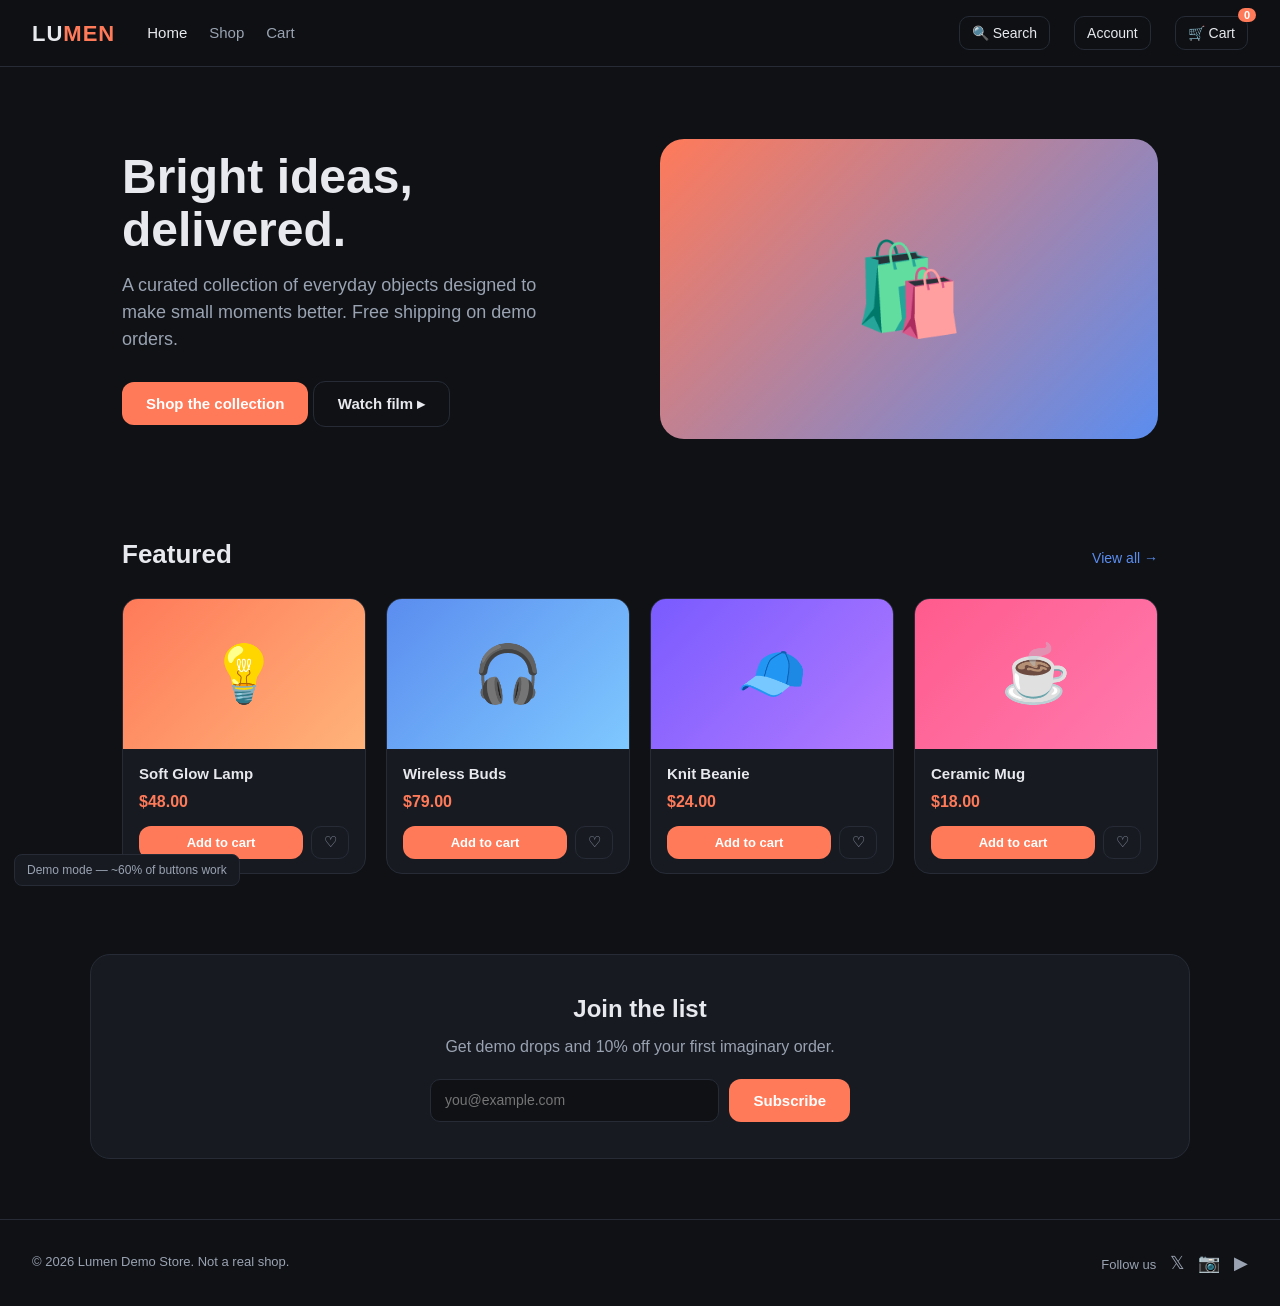
==== index.html @ 02ffb6f6 "first commit" ====
<!DOCTYPE html>
<html lang="en">
<head>
<meta charset="UTF-8">
<meta name="viewport" content="width=device-width, initial-scale=1.0">
<title>Lumen &middot; Home</title>
<style>
  :root{
    --bg:#0f1115; --panel:#171a21; --line:#262b36;
    --text:#e7e9ee; --muted:#9aa3b2; --accent:#ff7a59; --accent2:#5b8def;
  }
  *{box-sizing:border-box;margin:0;padding:0}
  body{font-family:-apple-system,BlinkMacSystemFont,"Segoe UI",Roboto,Helvetica,Arial,sans-serif;
    background:var(--bg);color:var(--text);line-height:1.5}
  a{color:inherit;text-decoration:none}
  /* ---- header ---- */
  header{position:sticky;top:0;z-index:20;display:flex;align-items:center;gap:24px;
    padding:16px 32px;background:rgba(15,17,21,.85);backdrop-filter:blur(8px);
    border-bottom:1px solid var(--line)}
  .logo{font-weight:800;font-size:22px;letter-spacing:1px}
  .logo span{color:var(--accent)}
  nav{display:flex;gap:22px;margin-left:8px;font-size:15px}
  nav a{color:var(--muted);transition:color .15s}
  nav a:hover,nav a.active{color:var(--text)}
  .spacer{flex:1}
  .icon-btn{background:none;border:1px solid var(--line);color:var(--text);
    border-radius:10px;padding:8px 12px;cursor:pointer;font-size:14px;transition:border-color .15s}
  .icon-btn:hover{border-color:var(--accent)}
  .cart-link{position:relative}
  .badge{position:absolute;top:-8px;right:-8px;background:var(--accent);color:#fff;
    font-size:11px;font-weight:700;border-radius:20px;padding:1px 6px;min-width:18px;text-align:center}
  /* ---- hero ---- */
  .hero{display:flex;align-items:center;gap:40px;padding:72px 32px;max-width:1100px;margin:0 auto;flex-wrap:wrap}
  .hero-text{flex:1;min-width:280px}
  .hero h1{font-size:48px;line-height:1.1;margin-bottom:16px}
  .hero p{color:var(--muted);font-size:18px;margin-bottom:28px;max-width:440px}
  .btn{display:inline-block;background:var(--accent);color:#fff;border:none;
    padding:13px 24px;border-radius:12px;font-size:15px;font-weight:600;cursor:pointer;transition:transform .1s,opacity .15s}
  .btn:hover{transform:translateY(-1px);opacity:.92}
  .btn.ghost{background:transparent;border:1px solid var(--line);color:var(--text)}
  .hero-art{flex:1;min-width:280px;height:300px;border-radius:24px;
    background:linear-gradient(135deg,#ff7a59 0%,#5b8def 100%);display:flex;align-items:center;
    justify-content:center;font-size:90px}
  /* ---- featured ---- */
  section.feat{max-width:1100px;margin:0 auto;padding:24px 32px 80px}
  .sec-head{display:flex;align-items:baseline;justify-content:space-between;margin-bottom:24px}
  .sec-head h2{font-size:26px}
  .sec-head a{color:var(--accent2);font-size:14px}
  .grid{display:grid;grid-template-columns:repeat(auto-fill,minmax(220px,1fr));gap:20px}
  .card{background:var(--panel);border:1px solid var(--line);border-radius:16px;overflow:hidden;transition:border-color .15s}
  .card:hover{border-color:#3a4150}
  .thumb{height:150px;display:flex;align-items:center;justify-content:center;font-size:56px}
  .card-body{padding:14px 16px}
  .card h3{font-size:15px;margin-bottom:4px}
  .card .price{color:var(--accent);font-weight:700;margin-bottom:12px}
  .card-actions{display:flex;gap:8px}
  .card .btn{padding:9px 12px;font-size:13px;flex:1;text-align:center}
  .wish{background:none;border:1px solid var(--line);color:var(--muted);border-radius:10px;
    width:38px;cursor:pointer;font-size:15px}
  .wish:hover{color:var(--accent)}
  /* ---- newsletter ---- */
  .news{max-width:1100px;margin:0 auto 60px;padding:36px;background:var(--panel);
    border:1px solid var(--line);border-radius:20px;text-align:center}
  .news h2{font-size:24px;margin-bottom:8px}
  .news p{color:var(--muted);margin-bottom:20px}
  .news form{display:flex;gap:10px;max-width:420px;margin:0 auto}
  .news input{flex:1;padding:12px 14px;border-radius:10px;border:1px solid var(--line);
    background:var(--bg);color:var(--text);font-size:14px}
  /* ---- footer ---- */
  footer{border-top:1px solid var(--line);padding:32px;color:var(--muted);font-size:13px;
    display:flex;justify-content:space-between;flex-wrap:wrap;gap:16px}
  .socials button{background:none;border:none;color:var(--muted);font-size:18px;cursor:pointer;margin-left:10px}
  .socials button:hover{color:var(--text)}
  .demo-note{position:fixed;bottom:14px;left:14px;background:var(--panel);border:1px solid var(--line);
    color:var(--muted);font-size:12px;padding:6px 12px;border-radius:8px}
</style>
</head>
<body>
<header>
  <div class="logo">LU<span>MEN</span></div>
  <nav>
    <a href="index.html" class="active">Home</a>
    <a href="products.html">Shop</a>
    <a href="cart.html">Cart</a>
  </nav>
  <div class="spacer"></div>
  <button class="icon-btn" onclick="demo('Search')">🔍 Search</button>
  <button class="icon-btn" onclick="demo('Account login')">Account</button>
  <a href="cart.html" class="cart-link"><button class="icon-btn">🛒 Cart<span class="badge" id="cartBadge">0</span></button></a>
</header>

<div class="hero">
  <div class="hero-text">
    <h1>Bright ideas,<br>delivered.</h1>
    <p>A curated collection of everyday objects designed to make small moments better. Free shipping on demo orders.</p>
    <a href="products.html"><button class="btn">Shop the collection</button></a>
    <button class="btn ghost" onclick="demo('Watch the film')">Watch film ▸</button>
  </div>
  <div class="hero-art">🛍️</div>
</div>

<section class="feat">
  <div class="sec-head">
    <h2>Featured</h2>
    <a href="products.html">View all →</a>
  </div>
  <div class="grid" id="featuredGrid"></div>
</section>

<div class="news">
  <h2>Join the list</h2>
  <p>Get demo drops and 10% off your first imaginary order.</p>
  <form onsubmit="demo('Newsletter signup');return false;">
    <input type="email" placeholder="you@example.com" required>
    <button class="btn" type="submit">Subscribe</button>
  </form>
</div>

<footer>
  <div>© 2026 Lumen Demo Store. Not a real shop.</div>
  <div class="socials">
    Follow us
    <button onclick="demo('Twitter')">𝕏</button>
    <button onclick="demo('Instagram')">📷</button>
    <button onclick="demo('YouTube')">▶</button>
  </div>
</footer>

<div class="demo-note">Demo mode — ~60% of buttons work</div>

<script src="app.js"></script>
<script>
  renderFeatured('featuredGrid', 4);
  updateBadge();
</script>
</body>
</html>
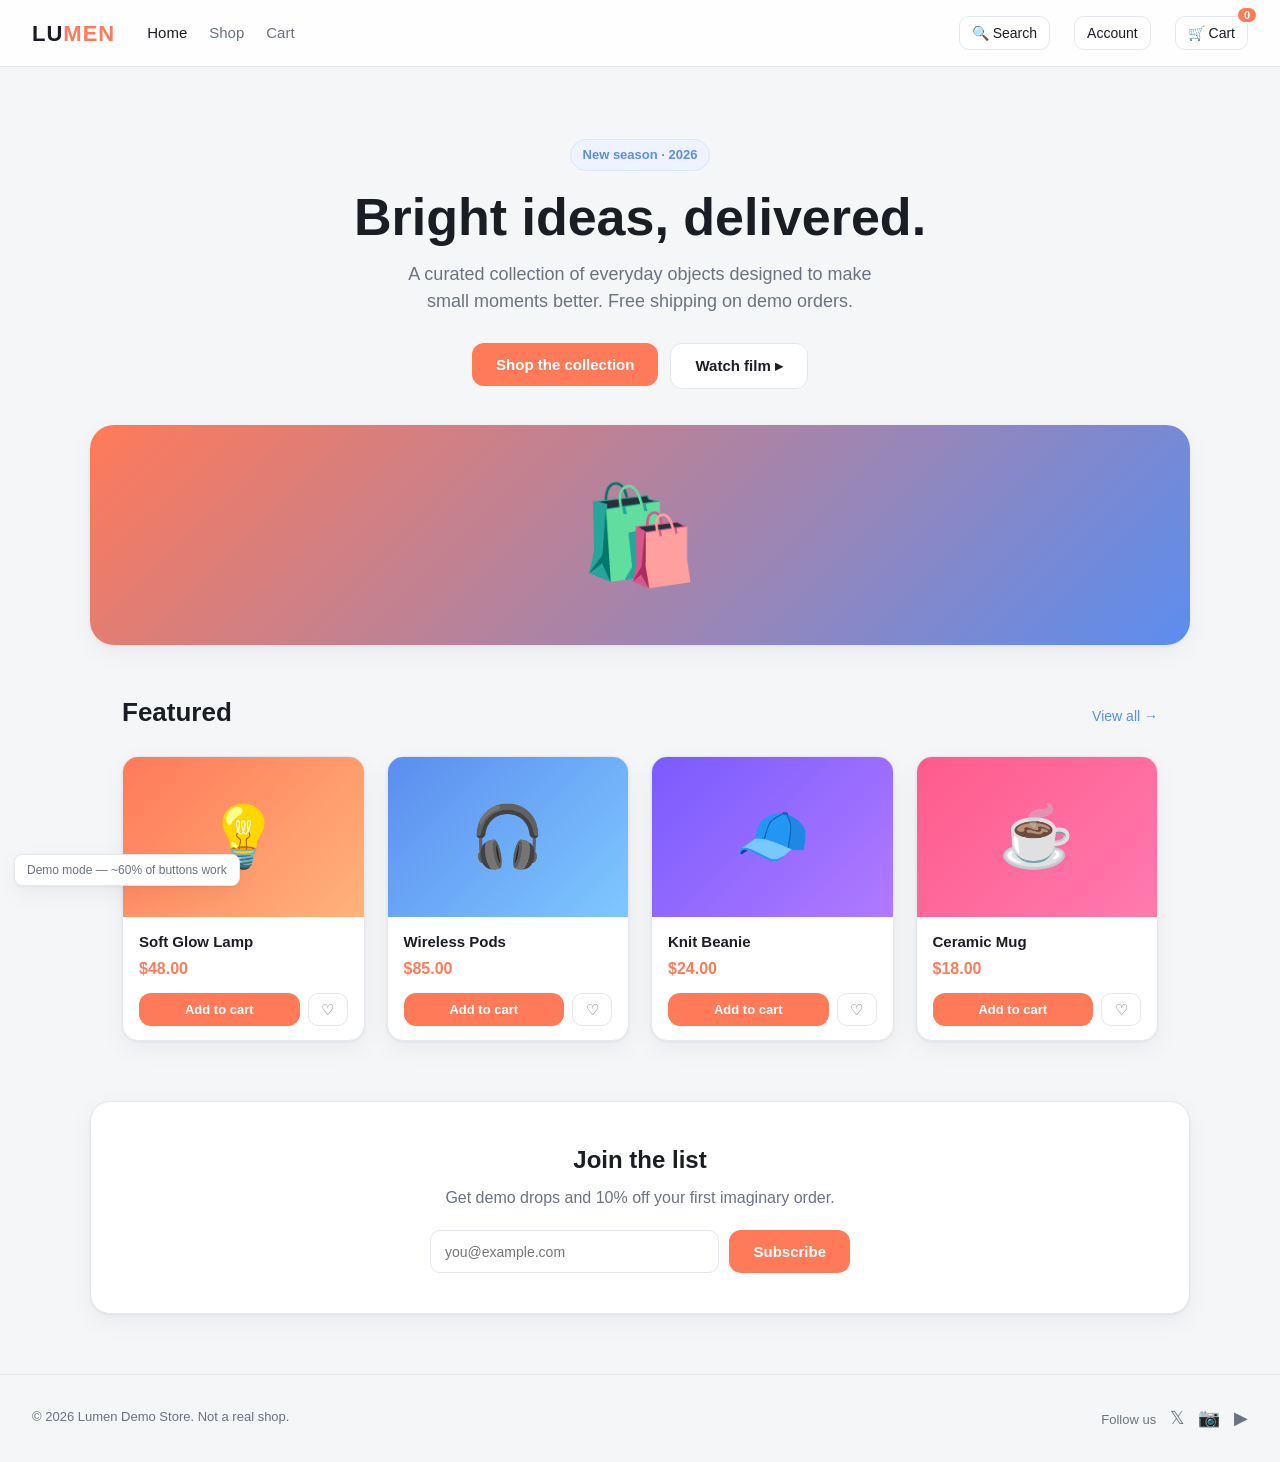
==== commit 2704140d: "feat: rename product to Wireless Pods ($85, Audio), light layout redesign - Rename Wireless Buds -> " ====
--- a/index.html
+++ b/index.html
@@ -4,76 +4,7 @@
 <meta charset="UTF-8">
 <meta name="viewport" content="width=device-width, initial-scale=1.0">
 <title>Lumen &middot; Home</title>
-<style>
-  :root{
-    --bg:#0f1115; --panel:#171a21; --line:#262b36;
-    --text:#e7e9ee; --muted:#9aa3b2; --accent:#ff7a59; --accent2:#5b8def;
-  }
-  *{box-sizing:border-box;margin:0;padding:0}
-  body{font-family:-apple-system,BlinkMacSystemFont,"Segoe UI",Roboto,Helvetica,Arial,sans-serif;
-    background:var(--bg);color:var(--text);line-height:1.5}
-  a{color:inherit;text-decoration:none}
-  /* ---- header ---- */
-  header{position:sticky;top:0;z-index:20;display:flex;align-items:center;gap:24px;
-    padding:16px 32px;background:rgba(15,17,21,.85);backdrop-filter:blur(8px);
-    border-bottom:1px solid var(--line)}
-  .logo{font-weight:800;font-size:22px;letter-spacing:1px}
-  .logo span{color:var(--accent)}
-  nav{display:flex;gap:22px;margin-left:8px;font-size:15px}
-  nav a{color:var(--muted);transition:color .15s}
-  nav a:hover,nav a.active{color:var(--text)}
-  .spacer{flex:1}
-  .icon-btn{background:none;border:1px solid var(--line);color:var(--text);
-    border-radius:10px;padding:8px 12px;cursor:pointer;font-size:14px;transition:border-color .15s}
-  .icon-btn:hover{border-color:var(--accent)}
-  .cart-link{position:relative}
-  .badge{position:absolute;top:-8px;right:-8px;background:var(--accent);color:#fff;
-    font-size:11px;font-weight:700;border-radius:20px;padding:1px 6px;min-width:18px;text-align:center}
-  /* ---- hero ---- */
-  .hero{display:flex;align-items:center;gap:40px;padding:72px 32px;max-width:1100px;margin:0 auto;flex-wrap:wrap}
-  .hero-text{flex:1;min-width:280px}
-  .hero h1{font-size:48px;line-height:1.1;margin-bottom:16px}
-  .hero p{color:var(--muted);font-size:18px;margin-bottom:28px;max-width:440px}
-  .btn{display:inline-block;background:var(--accent);color:#fff;border:none;
-    padding:13px 24px;border-radius:12px;font-size:15px;font-weight:600;cursor:pointer;transition:transform .1s,opacity .15s}
-  .btn:hover{transform:translateY(-1px);opacity:.92}
-  .btn.ghost{background:transparent;border:1px solid var(--line);color:var(--text)}
-  .hero-art{flex:1;min-width:280px;height:300px;border-radius:24px;
-    background:linear-gradient(135deg,#ff7a59 0%,#5b8def 100%);display:flex;align-items:center;
-    justify-content:center;font-size:90px}
-  /* ---- featured ---- */
-  section.feat{max-width:1100px;margin:0 auto;padding:24px 32px 80px}
-  .sec-head{display:flex;align-items:baseline;justify-content:space-between;margin-bottom:24px}
-  .sec-head h2{font-size:26px}
-  .sec-head a{color:var(--accent2);font-size:14px}
-  .grid{display:grid;grid-template-columns:repeat(auto-fill,minmax(220px,1fr));gap:20px}
-  .card{background:var(--panel);border:1px solid var(--line);border-radius:16px;overflow:hidden;transition:border-color .15s}
-  .card:hover{border-color:#3a4150}
-  .thumb{height:150px;display:flex;align-items:center;justify-content:center;font-size:56px}
-  .card-body{padding:14px 16px}
-  .card h3{font-size:15px;margin-bottom:4px}
-  .card .price{color:var(--accent);font-weight:700;margin-bottom:12px}
-  .card-actions{display:flex;gap:8px}
-  .card .btn{padding:9px 12px;font-size:13px;flex:1;text-align:center}
-  .wish{background:none;border:1px solid var(--line);color:var(--muted);border-radius:10px;
-    width:38px;cursor:pointer;font-size:15px}
-  .wish:hover{color:var(--accent)}
-  /* ---- newsletter ---- */
-  .news{max-width:1100px;margin:0 auto 60px;padding:36px;background:var(--panel);
-    border:1px solid var(--line);border-radius:20px;text-align:center}
-  .news h2{font-size:24px;margin-bottom:8px}
-  .news p{color:var(--muted);margin-bottom:20px}
-  .news form{display:flex;gap:10px;max-width:420px;margin:0 auto}
-  .news input{flex:1;padding:12px 14px;border-radius:10px;border:1px solid var(--line);
-    background:var(--bg);color:var(--text);font-size:14px}
-  /* ---- footer ---- */
-  footer{border-top:1px solid var(--line);padding:32px;color:var(--muted);font-size:13px;
-    display:flex;justify-content:space-between;flex-wrap:wrap;gap:16px}
-  .socials button{background:none;border:none;color:var(--muted);font-size:18px;cursor:pointer;margin-left:10px}
-  .socials button:hover{color:var(--text)}
-  .demo-note{position:fixed;bottom:14px;left:14px;background:var(--panel);border:1px solid var(--line);
-    color:var(--muted);font-size:12px;padding:6px 12px;border-radius:8px}
-</style>
+<link rel="stylesheet" href="styles.css">
 </head>
 <body>
 <header>
@@ -89,15 +20,17 @@
   <a href="cart.html" class="cart-link"><button class="icon-btn">🛒 Cart<span class="badge" id="cartBadge">0</span></button></a>
 </header>
 
-<div class="hero">
-  <div class="hero-text">
-    <h1>Bright ideas,<br>delivered.</h1>
-    <p>A curated collection of everyday objects designed to make small moments better. Free shipping on demo orders.</p>
+<section class="hero">
+  <span class="eyebrow">New season · 2026</span>
+  <h1>Bright ideas, delivered.</h1>
+  <p>A curated collection of everyday objects designed to make small moments better. Free shipping on demo orders.</p>
+  <div class="hero-cta">
     <a href="products.html"><button class="btn">Shop the collection</button></a>
     <button class="btn ghost" onclick="demo('Watch the film')">Watch film ▸</button>
   </div>
-  <div class="hero-art">🛍️</div>
-</div>
+</section>
+
+<div class="hero-banner">🛍️</div>
 
 <section class="feat">
   <div class="sec-head">
--- a/styles.css
+++ b/styles.css
@@ -0,0 +1,157 @@
+/* ===== Lumen demo store — shared styles (light layout) ===== */
+:root{
+  --bg:#f5f6f8; --panel:#ffffff; --line:#e4e7ec;
+  --text:#1a1d24; --muted:#6b7280; --accent:#ff7a59; --accent2:#5b8def;
+  --radius:16px; --shadow:0 1px 3px rgba(16,24,40,.06),0 8px 24px rgba(16,24,40,.05);
+}
+*{box-sizing:border-box;margin:0;padding:0}
+body{font-family:-apple-system,BlinkMacSystemFont,"Segoe UI",Roboto,Helvetica,Arial,sans-serif;
+  background:var(--bg);color:var(--text);line-height:1.5}
+a{color:inherit;text-decoration:none}
+
+/* ---- header (shared) ---- */
+header{position:sticky;top:0;z-index:20;display:flex;align-items:center;gap:24px;
+  padding:16px 32px;background:rgba(255,255,255,.85);backdrop-filter:blur(10px);
+  border-bottom:1px solid var(--line)}
+.logo{font-weight:800;font-size:22px;letter-spacing:1px}
+.logo span{color:var(--accent)}
+nav{display:flex;gap:22px;margin-left:8px;font-size:15px}
+nav a{color:var(--muted);transition:color .15s}
+nav a:hover,nav a.active{color:var(--text)}
+.spacer{flex:1}
+.icon-btn{background:#fff;border:1px solid var(--line);color:var(--text);
+  border-radius:10px;padding:8px 12px;cursor:pointer;font-size:14px;transition:border-color .15s,box-shadow .15s}
+.icon-btn:hover{border-color:var(--accent);box-shadow:var(--shadow)}
+.cart-link{position:relative}
+.badge{position:absolute;top:-8px;right:-8px;background:var(--accent);color:#fff;
+  font-size:11px;font-weight:700;border-radius:20px;padding:1px 6px;min-width:18px;text-align:center}
+
+/* ---- buttons (shared) ---- */
+.btn{display:inline-block;background:var(--accent);color:#fff;border:none;
+  padding:13px 24px;border-radius:12px;font-size:15px;font-weight:600;cursor:pointer;
+  transition:transform .1s,opacity .15s}
+.btn:hover{transform:translateY(-1px);opacity:.92}
+.btn.ghost{background:#fff;border:1px solid var(--line);color:var(--text)}
+
+/* ---- product cards (shared) ---- */
+.grid{display:grid;grid-template-columns:repeat(auto-fill,minmax(220px,1fr));gap:22px}
+.card{background:var(--panel);border:1px solid var(--line);border-radius:var(--radius);
+  overflow:hidden;box-shadow:var(--shadow);transition:transform .15s,box-shadow .15s}
+.card:hover{transform:translateY(-3px);box-shadow:0 12px 30px rgba(16,24,40,.12)}
+.thumb{height:160px;display:flex;align-items:center;justify-content:center;font-size:60px;position:relative}
+.tag{position:absolute;top:10px;left:10px;background:var(--accent2);color:#fff;font-size:11px;
+  font-weight:700;padding:3px 8px;border-radius:6px}
+.card-body{padding:14px 16px}
+.card h3{font-size:15px;margin-bottom:4px}
+.card .cat{color:var(--muted);font-size:12px;margin-bottom:6px}
+.card .price{color:var(--accent);font-weight:700;margin-bottom:12px}
+.card-actions{display:flex;gap:8px}
+.card-actions .btn{padding:9px 12px;font-size:13px;flex:1;text-align:center}
+.wish{background:#fff;border:1px solid var(--line);color:var(--muted);border-radius:10px;
+  width:40px;cursor:pointer;font-size:15px}
+.wish:hover{color:var(--accent);border-color:var(--accent)}
+
+/* ===== HOME ===== */
+/* centered hero with a full-width banner band */
+.hero{max-width:820px;margin:0 auto;padding:72px 32px 36px;text-align:center}
+.eyebrow{display:inline-block;font-size:13px;font-weight:600;color:var(--accent2);
+  background:#eef3ff;border:1px solid #dbe6ff;padding:5px 12px;border-radius:20px;margin-bottom:18px}
+.hero h1{font-size:52px;line-height:1.08;margin-bottom:16px}
+.hero p{color:var(--muted);font-size:18px;margin:0 auto 28px;max-width:480px}
+.hero-cta{display:flex;gap:12px;justify-content:center;flex-wrap:wrap}
+.hero-banner{max-width:1100px;margin:0 auto 24px;height:220px;border-radius:24px;
+  background:linear-gradient(135deg,#ff7a59 0%,#5b8def 100%);display:flex;align-items:center;
+  justify-content:center;font-size:96px;box-shadow:var(--shadow)}
+section.feat{max-width:1100px;margin:0 auto;padding:24px 32px 60px}
+.sec-head{display:flex;align-items:baseline;justify-content:space-between;margin-bottom:24px}
+.sec-head h2{font-size:26px}
+.sec-head a{color:var(--accent2);font-size:14px}
+.news{max-width:1100px;margin:0 auto 60px;padding:40px;background:var(--panel);
+  border:1px solid var(--line);border-radius:20px;text-align:center;box-shadow:var(--shadow)}
+.news h2{font-size:24px;margin-bottom:8px}
+.news p{color:var(--muted);margin-bottom:20px}
+.news form{display:flex;gap:10px;max-width:420px;margin:0 auto}
+.news input{flex:1;padding:12px 14px;border-radius:10px;border:1px solid var(--line);
+  background:#fff;color:var(--text);font-size:14px}
+
+/* ===== SHOP ===== */
+/* two-column: sticky category sidebar + product grid */
+.shop-wrap{max-width:1180px;margin:0 auto;padding:32px;display:grid;
+  grid-template-columns:220px 1fr;gap:28px;align-items:start}
+.sidebar{position:sticky;top:96px;background:var(--panel);border:1px solid var(--line);
+  border-radius:var(--radius);padding:20px;box-shadow:var(--shadow)}
+.sidebar h2{font-size:13px;text-transform:uppercase;letter-spacing:.06em;color:var(--muted);
+  margin:0 0 12px}
+.sidebar h2+select{margin-bottom:4px}
+.cat-list{list-style:none;margin:0 0 24px;display:flex;flex-direction:column;gap:4px}
+.cat-item{width:100%;text-align:left;background:none;border:none;color:var(--text);
+  padding:9px 12px;border-radius:10px;cursor:pointer;font-size:14px;transition:background .15s,color .15s}
+.cat-item:hover{background:#f1f3f6}
+.cat-item.active{background:var(--accent);color:#fff;font-weight:600}
+.shop-main{min-width:0}
+.page-head{display:flex;align-items:baseline;justify-content:space-between;margin-bottom:4px;flex-wrap:wrap;gap:10px}
+.page-head h1{font-size:32px}
+.count{color:var(--muted);font-size:14px;margin:0 0 18px}
+select{width:100%;background:#fff;border:1px solid var(--line);color:var(--text);
+  padding:9px 12px;border-radius:10px;font-size:14px;cursor:pointer}
+
+/* ===== CART ===== */
+.wrap{max-width:1000px;margin:0 auto;padding:32px;display:grid;
+  grid-template-columns:1fr 320px;gap:28px;align-items:start}
+.wrap h1{font-size:30px;margin-bottom:20px}
+.item{display:flex;align-items:center;gap:16px;background:var(--panel);border:1px solid var(--line);
+  border-radius:14px;padding:14px;margin-bottom:14px;box-shadow:var(--shadow)}
+.item .ico{width:64px;height:64px;border-radius:10px;display:flex;align-items:center;
+  justify-content:center;font-size:32px;flex-shrink:0}
+.item .info{flex:1}
+.item .info h3{font-size:15px}
+.item .info .cat{color:var(--muted);font-size:12px}
+.item .price{color:var(--accent);font-weight:700;width:80px;text-align:right}
+.qty{display:flex;align-items:center;gap:8px}
+.qty button{width:30px;height:30px;border-radius:8px;border:1px solid var(--line);
+  background:#fff;color:var(--text);cursor:pointer;font-size:16px}
+.qty button:hover{border-color:var(--accent)}
+.qty span{min-width:22px;text-align:center}
+.remove{background:none;border:none;color:var(--muted);cursor:pointer;font-size:18px;padding:4px}
+.remove:hover{color:#ff5959}
+.empty{background:var(--panel);border:1px dashed var(--line);border-radius:14px;
+  padding:48px;text-align:center;color:var(--muted)}
+.empty .btn{margin-top:16px}
+.summary{background:var(--panel);border:1px solid var(--line);border-radius:var(--radius);
+  padding:22px;position:sticky;top:96px;box-shadow:var(--shadow)}
+.summary h2{font-size:18px;margin-bottom:16px}
+.row{display:flex;justify-content:space-between;margin-bottom:10px;color:var(--muted);font-size:14px}
+.row.total{color:var(--text);font-size:18px;font-weight:700;border-top:1px solid var(--line);
+  padding-top:14px;margin-top:14px}
+.promo{display:flex;gap:8px;margin:16px 0}
+.promo input{flex:1;padding:9px;border-radius:8px;border:1px solid var(--line);background:#fff;color:var(--text)}
+.promo button{padding:9px 14px;border-radius:8px;border:1px solid var(--line);background:#fff;
+  color:var(--text);cursor:pointer}
+.summary .btn{width:100%}
+.summary .btn.ghost{margin-top:10px}
+.secure{text-align:center;color:var(--muted);font-size:12px;margin-top:14px}
+
+/* ---- footer (shared) ---- */
+footer{border-top:1px solid var(--line);padding:32px;color:var(--muted);font-size:13px;
+  display:flex;justify-content:space-between;flex-wrap:wrap;gap:16px}
+footer.center{justify-content:center;text-align:center}
+.socials button{background:none;border:none;color:var(--muted);font-size:18px;cursor:pointer;margin-left:10px}
+.socials button:hover{color:var(--text)}
+
+/* ---- toast + demo note (shared) ---- */
+.toast{position:fixed;bottom:24px;left:50%;transform:translateX(-50%) translateY(80px);
+  background:var(--text);color:#fff;padding:12px 22px;border-radius:12px;font-weight:600;
+  opacity:0;transition:all .25s;z-index:50;box-shadow:0 8px 30px rgba(16,24,40,.25)}
+.toast.show{transform:translateX(-50%) translateY(0);opacity:1}
+.demo-note{position:fixed;bottom:14px;left:14px;background:var(--panel);border:1px solid var(--line);
+  color:var(--muted);font-size:12px;padding:6px 12px;border-radius:8px;box-shadow:var(--shadow)}
+
+/* ---- responsive ---- */
+@media(max-width:820px){
+  .shop-wrap{grid-template-columns:1fr}
+  .sidebar{position:static}
+  .cat-list{flex-direction:row;flex-wrap:wrap}
+  .cat-item{width:auto}
+  .wrap{grid-template-columns:1fr}
+  .hero h1{font-size:38px}
+}
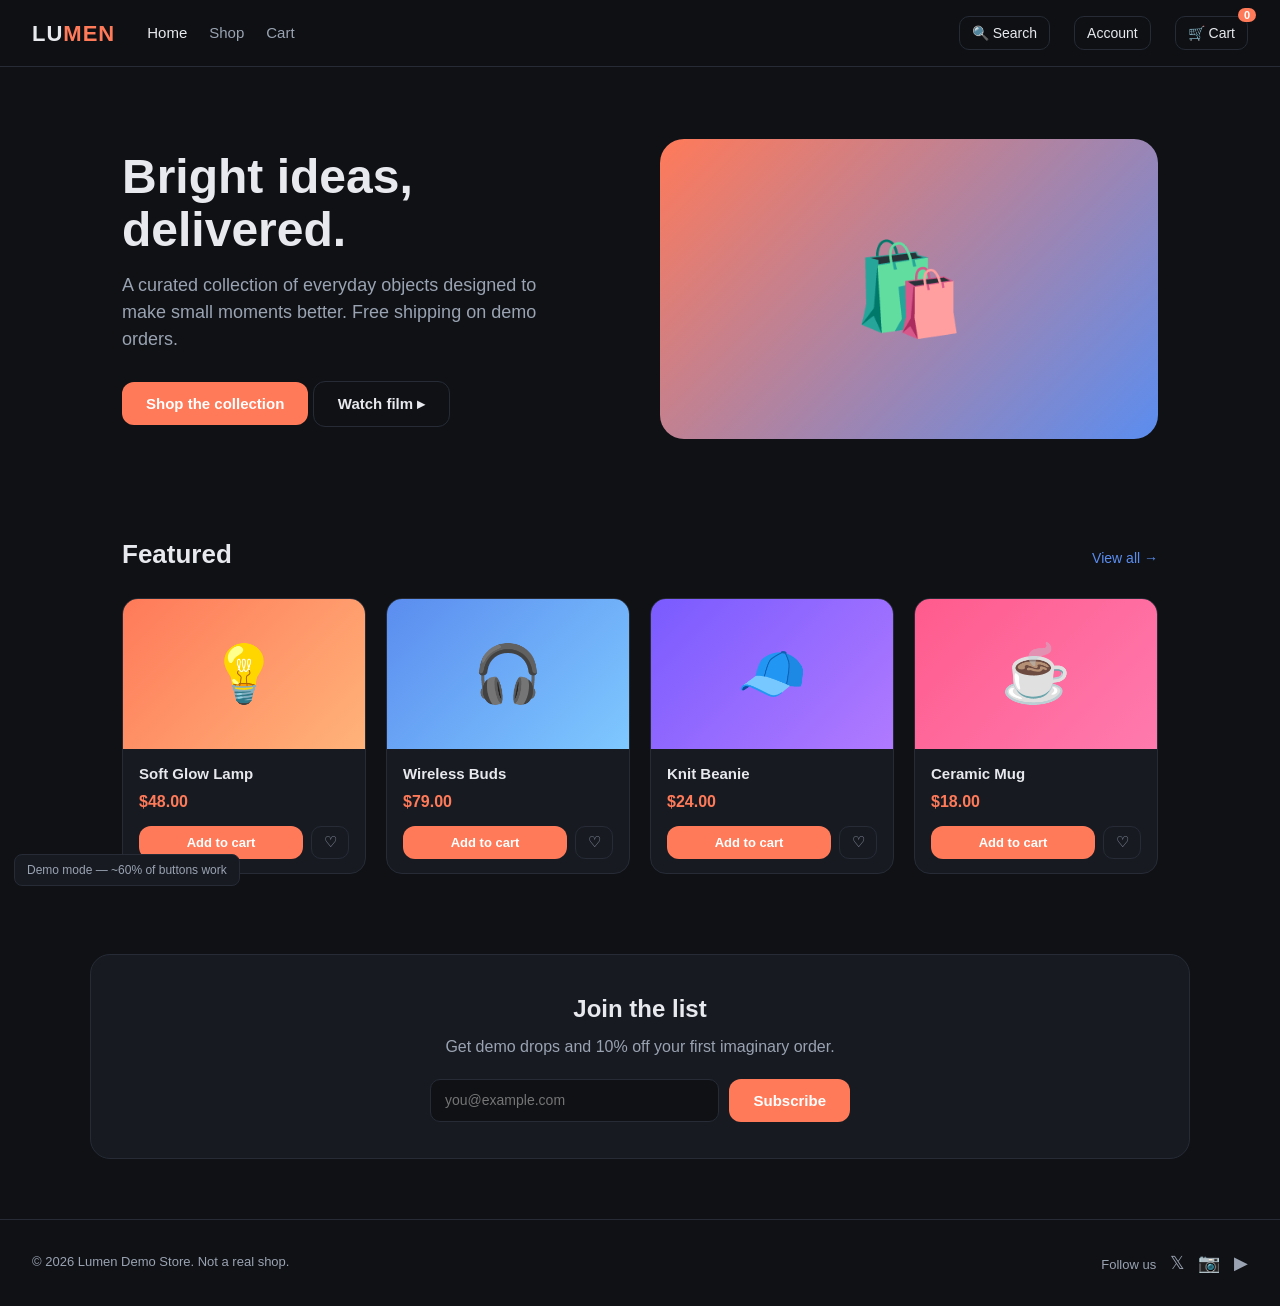
==== commit d8a1e58b: "Revert "feat: rename product to Wireless Pods ($85, Audio), light layout redesign" This reverts comm" ====
--- a/index.html
+++ b/index.html
@@ -4,7 +4,76 @@
 <meta charset="UTF-8">
 <meta name="viewport" content="width=device-width, initial-scale=1.0">
 <title>Lumen &middot; Home</title>
-<link rel="stylesheet" href="styles.css">
+<style>
+  :root{
+    --bg:#0f1115; --panel:#171a21; --line:#262b36;
+    --text:#e7e9ee; --muted:#9aa3b2; --accent:#ff7a59; --accent2:#5b8def;
+  }
+  *{box-sizing:border-box;margin:0;padding:0}
+  body{font-family:-apple-system,BlinkMacSystemFont,"Segoe UI",Roboto,Helvetica,Arial,sans-serif;
+    background:var(--bg);color:var(--text);line-height:1.5}
+  a{color:inherit;text-decoration:none}
+  /* ---- header ---- */
+  header{position:sticky;top:0;z-index:20;display:flex;align-items:center;gap:24px;
+    padding:16px 32px;background:rgba(15,17,21,.85);backdrop-filter:blur(8px);
+    border-bottom:1px solid var(--line)}
+  .logo{font-weight:800;font-size:22px;letter-spacing:1px}
+  .logo span{color:var(--accent)}
+  nav{display:flex;gap:22px;margin-left:8px;font-size:15px}
+  nav a{color:var(--muted);transition:color .15s}
+  nav a:hover,nav a.active{color:var(--text)}
+  .spacer{flex:1}
+  .icon-btn{background:none;border:1px solid var(--line);color:var(--text);
+    border-radius:10px;padding:8px 12px;cursor:pointer;font-size:14px;transition:border-color .15s}
+  .icon-btn:hover{border-color:var(--accent)}
+  .cart-link{position:relative}
+  .badge{position:absolute;top:-8px;right:-8px;background:var(--accent);color:#fff;
+    font-size:11px;font-weight:700;border-radius:20px;padding:1px 6px;min-width:18px;text-align:center}
+  /* ---- hero ---- */
+  .hero{display:flex;align-items:center;gap:40px;padding:72px 32px;max-width:1100px;margin:0 auto;flex-wrap:wrap}
+  .hero-text{flex:1;min-width:280px}
+  .hero h1{font-size:48px;line-height:1.1;margin-bottom:16px}
+  .hero p{color:var(--muted);font-size:18px;margin-bottom:28px;max-width:440px}
+  .btn{display:inline-block;background:var(--accent);color:#fff;border:none;
+    padding:13px 24px;border-radius:12px;font-size:15px;font-weight:600;cursor:pointer;transition:transform .1s,opacity .15s}
+  .btn:hover{transform:translateY(-1px);opacity:.92}
+  .btn.ghost{background:transparent;border:1px solid var(--line);color:var(--text)}
+  .hero-art{flex:1;min-width:280px;height:300px;border-radius:24px;
+    background:linear-gradient(135deg,#ff7a59 0%,#5b8def 100%);display:flex;align-items:center;
+    justify-content:center;font-size:90px}
+  /* ---- featured ---- */
+  section.feat{max-width:1100px;margin:0 auto;padding:24px 32px 80px}
+  .sec-head{display:flex;align-items:baseline;justify-content:space-between;margin-bottom:24px}
+  .sec-head h2{font-size:26px}
+  .sec-head a{color:var(--accent2);font-size:14px}
+  .grid{display:grid;grid-template-columns:repeat(auto-fill,minmax(220px,1fr));gap:20px}
+  .card{background:var(--panel);border:1px solid var(--line);border-radius:16px;overflow:hidden;transition:border-color .15s}
+  .card:hover{border-color:#3a4150}
+  .thumb{height:150px;display:flex;align-items:center;justify-content:center;font-size:56px}
+  .card-body{padding:14px 16px}
+  .card h3{font-size:15px;margin-bottom:4px}
+  .card .price{color:var(--accent);font-weight:700;margin-bottom:12px}
+  .card-actions{display:flex;gap:8px}
+  .card .btn{padding:9px 12px;font-size:13px;flex:1;text-align:center}
+  .wish{background:none;border:1px solid var(--line);color:var(--muted);border-radius:10px;
+    width:38px;cursor:pointer;font-size:15px}
+  .wish:hover{color:var(--accent)}
+  /* ---- newsletter ---- */
+  .news{max-width:1100px;margin:0 auto 60px;padding:36px;background:var(--panel);
+    border:1px solid var(--line);border-radius:20px;text-align:center}
+  .news h2{font-size:24px;margin-bottom:8px}
+  .news p{color:var(--muted);margin-bottom:20px}
+  .news form{display:flex;gap:10px;max-width:420px;margin:0 auto}
+  .news input{flex:1;padding:12px 14px;border-radius:10px;border:1px solid var(--line);
+    background:var(--bg);color:var(--text);font-size:14px}
+  /* ---- footer ---- */
+  footer{border-top:1px solid var(--line);padding:32px;color:var(--muted);font-size:13px;
+    display:flex;justify-content:space-between;flex-wrap:wrap;gap:16px}
+  .socials button{background:none;border:none;color:var(--muted);font-size:18px;cursor:pointer;margin-left:10px}
+  .socials button:hover{color:var(--text)}
+  .demo-note{position:fixed;bottom:14px;left:14px;background:var(--panel);border:1px solid var(--line);
+    color:var(--muted);font-size:12px;padding:6px 12px;border-radius:8px}
+</style>
 </head>
 <body>
 <header>
@@ -20,17 +89,15 @@
   <a href="cart.html" class="cart-link"><button class="icon-btn">🛒 Cart<span class="badge" id="cartBadge">0</span></button></a>
 </header>
 
-<section class="hero">
-  <span class="eyebrow">New season · 2026</span>
-  <h1>Bright ideas, delivered.</h1>
-  <p>A curated collection of everyday objects designed to make small moments better. Free shipping on demo orders.</p>
-  <div class="hero-cta">
+<div class="hero">
+  <div class="hero-text">
+    <h1>Bright ideas,<br>delivered.</h1>
+    <p>A curated collection of everyday objects designed to make small moments better. Free shipping on demo orders.</p>
     <a href="products.html"><button class="btn">Shop the collection</button></a>
     <button class="btn ghost" onclick="demo('Watch the film')">Watch film ▸</button>
   </div>
-</section>
-
-<div class="hero-banner">🛍️</div>
+  <div class="hero-art">🛍️</div>
+</div>
 
 <section class="feat">
   <div class="sec-head">
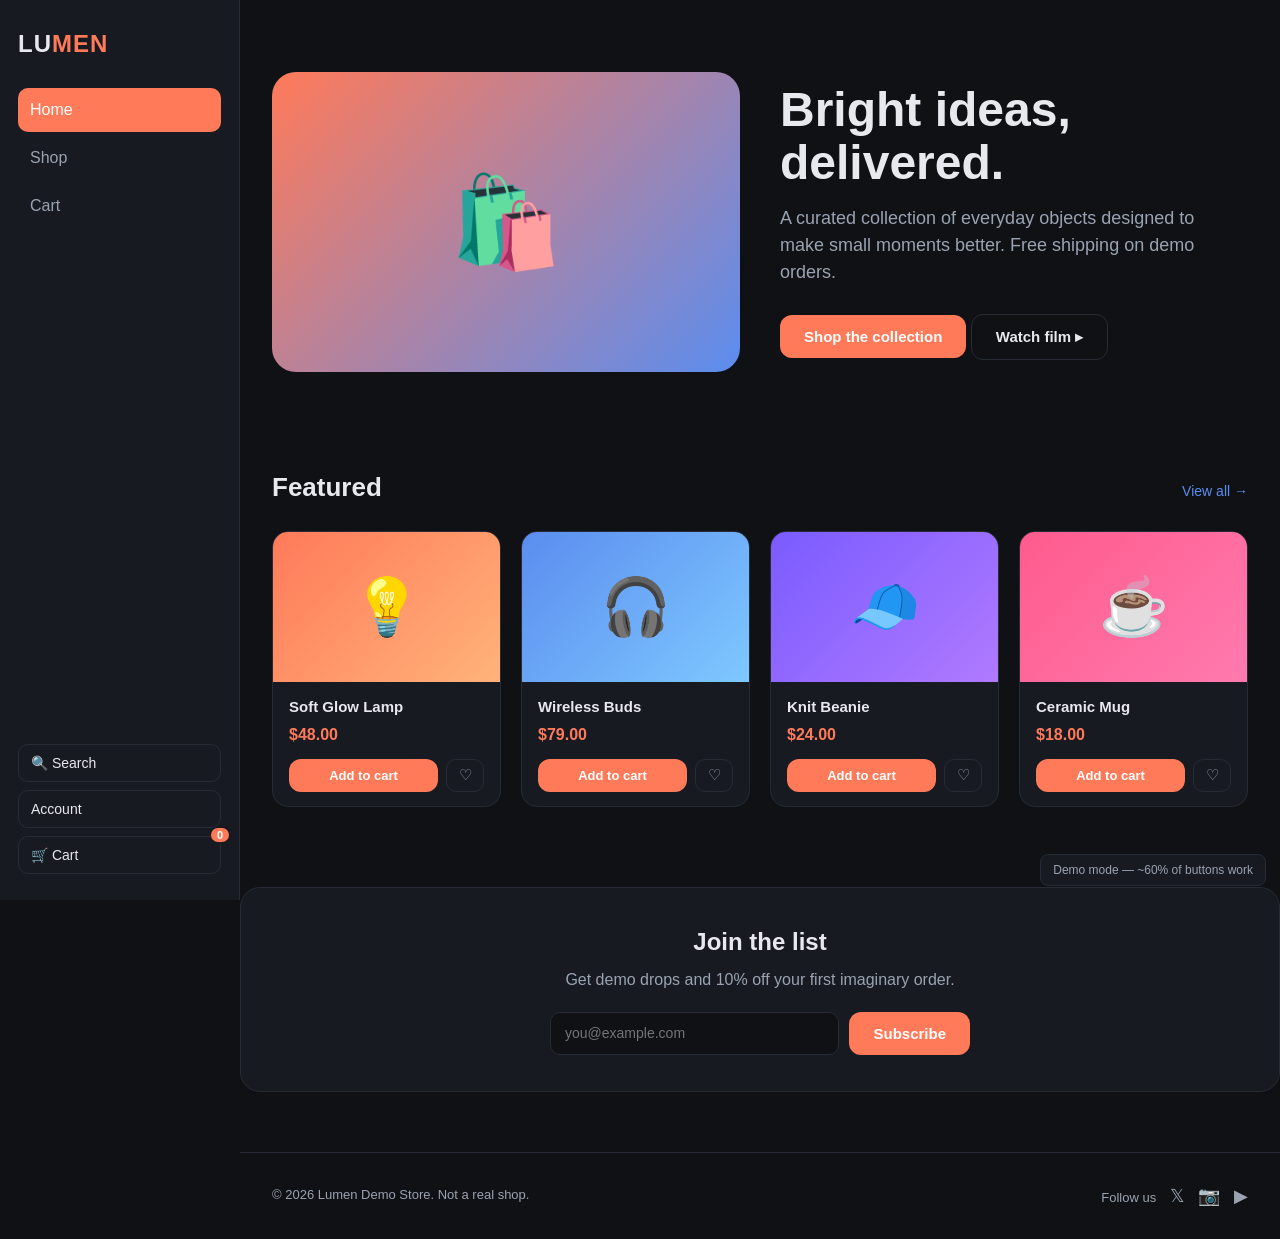
==== commit 32b6e6d7: "refactor(ui): relayout pages with left sidebar shell Layout-only change — text, products, and all ha" ====
--- a/index.html
+++ b/index.html
@@ -11,25 +11,28 @@
   }
   *{box-sizing:border-box;margin:0;padding:0}
   body{font-family:-apple-system,BlinkMacSystemFont,"Segoe UI",Roboto,Helvetica,Arial,sans-serif;
-    background:var(--bg);color:var(--text);line-height:1.5}
+    background:var(--bg);color:var(--text);line-height:1.5;display:flex;min-height:100vh}
   a{color:inherit;text-decoration:none}
-  /* ---- header ---- */
-  header{position:sticky;top:0;z-index:20;display:flex;align-items:center;gap:24px;
-    padding:16px 32px;background:rgba(15,17,21,.85);backdrop-filter:blur(8px);
-    border-bottom:1px solid var(--line)}
-  .logo{font-weight:800;font-size:22px;letter-spacing:1px}
+  /* ---- left sidebar (was top header) ---- */
+  .sidebar{width:240px;flex-shrink:0;position:sticky;top:0;align-self:flex-start;height:100vh;
+    background:var(--panel);border-right:1px solid var(--line);padding:26px 18px;
+    display:flex;flex-direction:column;gap:26px}
+  .logo{font-weight:800;font-size:24px;letter-spacing:1px}
   .logo span{color:var(--accent)}
-  nav{display:flex;gap:22px;margin-left:8px;font-size:15px}
-  nav a{color:var(--muted);transition:color .15s}
-  nav a:hover,nav a.active{color:var(--text)}
-  .spacer{flex:1}
-  .icon-btn{background:none;border:1px solid var(--line);color:var(--text);
-    border-radius:10px;padding:8px 12px;cursor:pointer;font-size:14px;transition:border-color .15s}
+  nav{display:flex;flex-direction:column;gap:4px}
+  nav a{color:var(--muted);padding:10px 12px;border-radius:10px;transition:all .15s}
+  nav a:hover{background:var(--line);color:var(--text)}
+  nav a.active{background:var(--accent);color:#fff}
+  .side-tools{display:flex;flex-direction:column;gap:8px;margin-top:auto}
+  .icon-btn{width:100%;text-align:left;background:none;border:1px solid var(--line);color:var(--text);
+    border-radius:10px;padding:10px 12px;cursor:pointer;font-size:14px;transition:border-color .15s}
   .icon-btn:hover{border-color:var(--accent)}
-  .cart-link{position:relative}
+  .cart-link{position:relative;display:block}
   .badge{position:absolute;top:-8px;right:-8px;background:var(--accent);color:#fff;
     font-size:11px;font-weight:700;border-radius:20px;padding:1px 6px;min-width:18px;text-align:center}
-  /* ---- hero ---- */
+  /* ---- main content ---- */
+  .content{flex:1;min-width:0}
+  /* ---- hero (art on left, text on right) ---- */
   .hero{display:flex;align-items:center;gap:40px;padding:72px 32px;max-width:1100px;margin:0 auto;flex-wrap:wrap}
   .hero-text{flex:1;min-width:280px}
   .hero h1{font-size:48px;line-height:1.1;margin-bottom:16px}
@@ -71,60 +74,72 @@
     display:flex;justify-content:space-between;flex-wrap:wrap;gap:16px}
   .socials button{background:none;border:none;color:var(--muted);font-size:18px;cursor:pointer;margin-left:10px}
   .socials button:hover{color:var(--text)}
-  .demo-note{position:fixed;bottom:14px;left:14px;background:var(--panel);border:1px solid var(--line);
+  .demo-note{position:fixed;bottom:14px;right:14px;background:var(--panel);border:1px solid var(--line);
     color:var(--muted);font-size:12px;padding:6px 12px;border-radius:8px}
+  @media(max-width:820px){
+    body{flex-direction:column}
+    .sidebar{width:100%;height:auto;position:static;flex-direction:row;align-items:center;
+      gap:14px;padding:14px 18px}
+    nav{flex-direction:row}
+    .side-tools{flex-direction:row;margin-top:0;margin-left:auto}
+    .icon-btn{width:auto}
+    .hero h1{font-size:38px}
+  }
 </style>
 </head>
 <body>
-<header>
+<aside class="sidebar">
   <div class="logo">LU<span>MEN</span></div>
   <nav>
     <a href="index.html" class="active">Home</a>
     <a href="products.html">Shop</a>
     <a href="cart.html">Cart</a>
   </nav>
-  <div class="spacer"></div>
-  <button class="icon-btn" onclick="demo('Search')">🔍 Search</button>
-  <button class="icon-btn" onclick="demo('Account login')">Account</button>
-  <a href="cart.html" class="cart-link"><button class="icon-btn">🛒 Cart<span class="badge" id="cartBadge">0</span></button></a>
-</header>
+  <div class="side-tools">
+    <button class="icon-btn" onclick="demo('Search')">🔍 Search</button>
+    <button class="icon-btn" onclick="demo('Account login')">Account</button>
+    <a href="cart.html" class="cart-link"><button class="icon-btn">🛒 Cart<span class="badge" id="cartBadge">0</span></button></a>
+  </div>
+</aside>
 
-<div class="hero">
-  <div class="hero-text">
-    <h1>Bright ideas,<br>delivered.</h1>
-    <p>A curated collection of everyday objects designed to make small moments better. Free shipping on demo orders.</p>
-    <a href="products.html"><button class="btn">Shop the collection</button></a>
-    <button class="btn ghost" onclick="demo('Watch the film')">Watch film ▸</button>
+<main class="content">
+  <div class="hero">
+    <div class="hero-art">🛍️</div>
+    <div class="hero-text">
+      <h1>Bright ideas,<br>delivered.</h1>
+      <p>A curated collection of everyday objects designed to make small moments better. Free shipping on demo orders.</p>
+      <a href="products.html"><button class="btn">Shop the collection</button></a>
+      <button class="btn ghost" onclick="demo('Watch the film')">Watch film ▸</button>
+    </div>
   </div>
-  <div class="hero-art">🛍️</div>
-</div>
 
-<section class="feat">
-  <div class="sec-head">
-    <h2>Featured</h2>
-    <a href="products.html">View all →</a>
+  <section class="feat">
+    <div class="sec-head">
+      <h2>Featured</h2>
+      <a href="products.html">View all →</a>
+    </div>
+    <div class="grid" id="featuredGrid"></div>
+  </section>
+
+  <div class="news">
+    <h2>Join the list</h2>
+    <p>Get demo drops and 10% off your first imaginary order.</p>
+    <form onsubmit="demo('Newsletter signup');return false;">
+      <input type="email" placeholder="you@example.com" required>
+      <button class="btn" type="submit">Subscribe</button>
+    </form>
   </div>
-  <div class="grid" id="featuredGrid"></div>
-</section>
 
-<div class="news">
-  <h2>Join the list</h2>
-  <p>Get demo drops and 10% off your first imaginary order.</p>
-  <form onsubmit="demo('Newsletter signup');return false;">
-    <input type="email" placeholder="you@example.com" required>
-    <button class="btn" type="submit">Subscribe</button>
-  </form>
-</div>
-
-<footer>
-  <div>© 2026 Lumen Demo Store. Not a real shop.</div>
-  <div class="socials">
-    Follow us
-    <button onclick="demo('Twitter')">𝕏</button>
-    <button onclick="demo('Instagram')">📷</button>
-    <button onclick="demo('YouTube')">▶</button>
-  </div>
-</footer>
+  <footer>
+    <div>© 2026 Lumen Demo Store. Not a real shop.</div>
+    <div class="socials">
+      Follow us
+      <button onclick="demo('Twitter')">𝕏</button>
+      <button onclick="demo('Instagram')">📷</button>
+      <button onclick="demo('YouTube')">▶</button>
+    </div>
+  </footer>
+</main>
 
 <div class="demo-note">Demo mode — ~60% of buttons work</div>
 
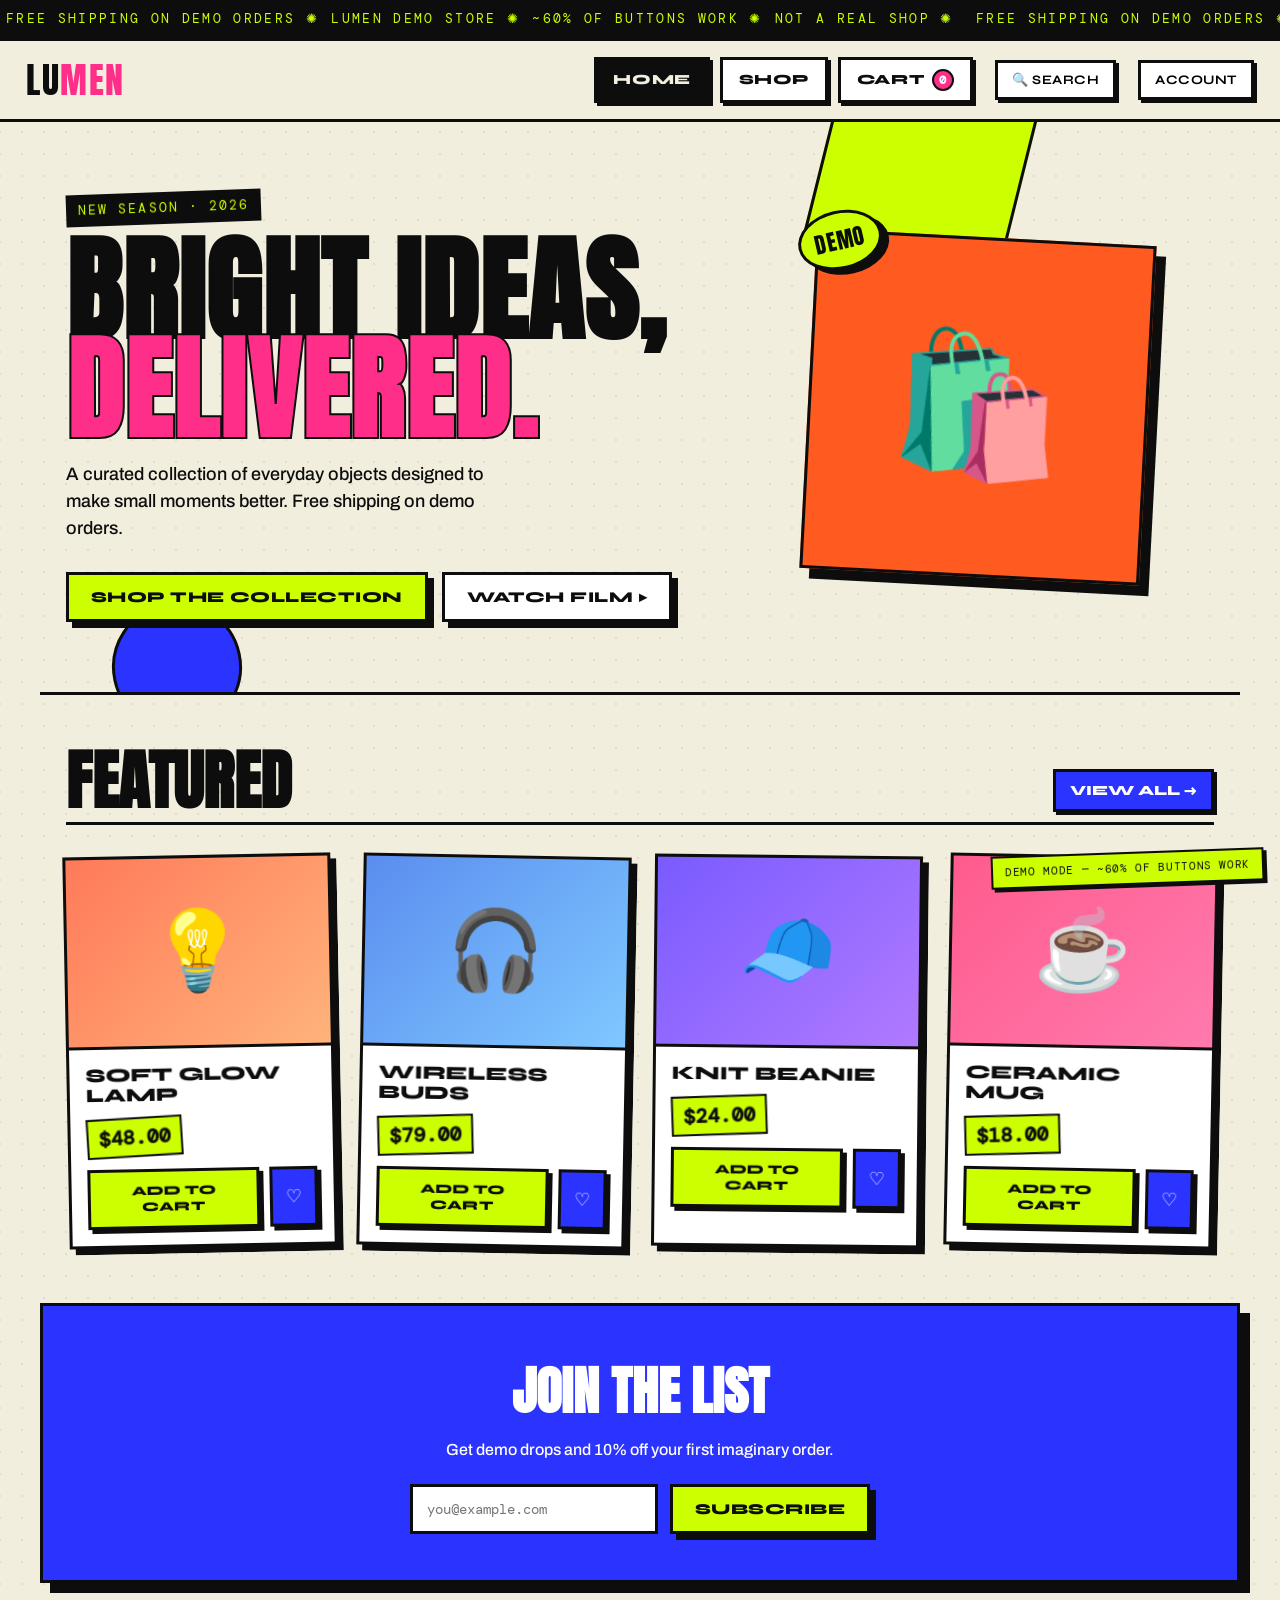
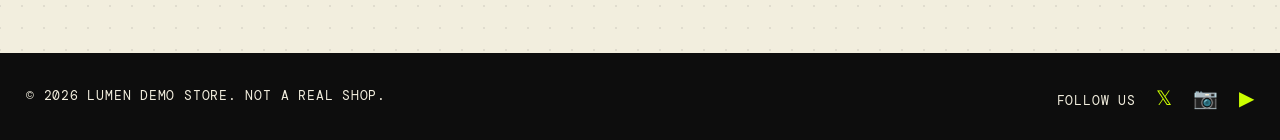
==== commit 52d25bc4: "redesign(ui): neo-brutalist acid-zine layout Total visual/layout overhaul; app.js untouched so all c" ====
--- a/index.html
+++ b/index.html
@@ -4,116 +4,51 @@
 <meta charset="UTF-8">
 <meta name="viewport" content="width=device-width, initial-scale=1.0">
 <title>Lumen &middot; Home</title>
-<style>
-  :root{
-    --bg:#0f1115; --panel:#171a21; --line:#262b36;
-    --text:#e7e9ee; --muted:#9aa3b2; --accent:#ff7a59; --accent2:#5b8def;
-  }
-  *{box-sizing:border-box;margin:0;padding:0}
-  body{font-family:-apple-system,BlinkMacSystemFont,"Segoe UI",Roboto,Helvetica,Arial,sans-serif;
-    background:var(--bg);color:var(--text);line-height:1.5;display:flex;min-height:100vh}
-  a{color:inherit;text-decoration:none}
-  /* ---- left sidebar (was top header) ---- */
-  .sidebar{width:240px;flex-shrink:0;position:sticky;top:0;align-self:flex-start;height:100vh;
-    background:var(--panel);border-right:1px solid var(--line);padding:26px 18px;
-    display:flex;flex-direction:column;gap:26px}
-  .logo{font-weight:800;font-size:24px;letter-spacing:1px}
-  .logo span{color:var(--accent)}
-  nav{display:flex;flex-direction:column;gap:4px}
-  nav a{color:var(--muted);padding:10px 12px;border-radius:10px;transition:all .15s}
-  nav a:hover{background:var(--line);color:var(--text)}
-  nav a.active{background:var(--accent);color:#fff}
-  .side-tools{display:flex;flex-direction:column;gap:8px;margin-top:auto}
-  .icon-btn{width:100%;text-align:left;background:none;border:1px solid var(--line);color:var(--text);
-    border-radius:10px;padding:10px 12px;cursor:pointer;font-size:14px;transition:border-color .15s}
-  .icon-btn:hover{border-color:var(--accent)}
-  .cart-link{position:relative;display:block}
-  .badge{position:absolute;top:-8px;right:-8px;background:var(--accent);color:#fff;
-    font-size:11px;font-weight:700;border-radius:20px;padding:1px 6px;min-width:18px;text-align:center}
-  /* ---- main content ---- */
-  .content{flex:1;min-width:0}
-  /* ---- hero (art on left, text on right) ---- */
-  .hero{display:flex;align-items:center;gap:40px;padding:72px 32px;max-width:1100px;margin:0 auto;flex-wrap:wrap}
-  .hero-text{flex:1;min-width:280px}
-  .hero h1{font-size:48px;line-height:1.1;margin-bottom:16px}
-  .hero p{color:var(--muted);font-size:18px;margin-bottom:28px;max-width:440px}
-  .btn{display:inline-block;background:var(--accent);color:#fff;border:none;
-    padding:13px 24px;border-radius:12px;font-size:15px;font-weight:600;cursor:pointer;transition:transform .1s,opacity .15s}
-  .btn:hover{transform:translateY(-1px);opacity:.92}
-  .btn.ghost{background:transparent;border:1px solid var(--line);color:var(--text)}
-  .hero-art{flex:1;min-width:280px;height:300px;border-radius:24px;
-    background:linear-gradient(135deg,#ff7a59 0%,#5b8def 100%);display:flex;align-items:center;
-    justify-content:center;font-size:90px}
-  /* ---- featured ---- */
-  section.feat{max-width:1100px;margin:0 auto;padding:24px 32px 80px}
-  .sec-head{display:flex;align-items:baseline;justify-content:space-between;margin-bottom:24px}
-  .sec-head h2{font-size:26px}
-  .sec-head a{color:var(--accent2);font-size:14px}
-  .grid{display:grid;grid-template-columns:repeat(auto-fill,minmax(220px,1fr));gap:20px}
-  .card{background:var(--panel);border:1px solid var(--line);border-radius:16px;overflow:hidden;transition:border-color .15s}
-  .card:hover{border-color:#3a4150}
-  .thumb{height:150px;display:flex;align-items:center;justify-content:center;font-size:56px}
-  .card-body{padding:14px 16px}
-  .card h3{font-size:15px;margin-bottom:4px}
-  .card .price{color:var(--accent);font-weight:700;margin-bottom:12px}
-  .card-actions{display:flex;gap:8px}
-  .card .btn{padding:9px 12px;font-size:13px;flex:1;text-align:center}
-  .wish{background:none;border:1px solid var(--line);color:var(--muted);border-radius:10px;
-    width:38px;cursor:pointer;font-size:15px}
-  .wish:hover{color:var(--accent)}
-  /* ---- newsletter ---- */
-  .news{max-width:1100px;margin:0 auto 60px;padding:36px;background:var(--panel);
-    border:1px solid var(--line);border-radius:20px;text-align:center}
-  .news h2{font-size:24px;margin-bottom:8px}
-  .news p{color:var(--muted);margin-bottom:20px}
-  .news form{display:flex;gap:10px;max-width:420px;margin:0 auto}
-  .news input{flex:1;padding:12px 14px;border-radius:10px;border:1px solid var(--line);
-    background:var(--bg);color:var(--text);font-size:14px}
-  /* ---- footer ---- */
-  footer{border-top:1px solid var(--line);padding:32px;color:var(--muted);font-size:13px;
-    display:flex;justify-content:space-between;flex-wrap:wrap;gap:16px}
-  .socials button{background:none;border:none;color:var(--muted);font-size:18px;cursor:pointer;margin-left:10px}
-  .socials button:hover{color:var(--text)}
-  .demo-note{position:fixed;bottom:14px;right:14px;background:var(--panel);border:1px solid var(--line);
-    color:var(--muted);font-size:12px;padding:6px 12px;border-radius:8px}
-  @media(max-width:820px){
-    body{flex-direction:column}
-    .sidebar{width:100%;height:auto;position:static;flex-direction:row;align-items:center;
-      gap:14px;padding:14px 18px}
-    nav{flex-direction:row}
-    .side-tools{flex-direction:row;margin-top:0;margin-left:auto}
-    .icon-btn{width:auto}
-    .hero h1{font-size:38px}
-  }
-</style>
+<link rel="preconnect" href="https://fonts.googleapis.com">
+<link rel="preconnect" href="https://fonts.gstatic.com" crossorigin>
+<link href="https://fonts.googleapis.com/css2?family=Anton&family=Archivo:wght@400;500;600;700&family=DM+Mono:wght@400;500&family=Syne:wght@700;800&display=swap" rel="stylesheet">
+<link rel="stylesheet" href="styles.css">
 </head>
 <body>
-<aside class="sidebar">
-  <div class="logo">LU<span>MEN</span></div>
-  <nav>
-    <a href="index.html" class="active">Home</a>
-    <a href="products.html">Shop</a>
-    <a href="cart.html">Cart</a>
+
+<div class="ticker">
+  <div class="ticker__track">
+    <span>Free shipping on demo orders ✺</span><span>Lumen Demo Store ✺</span><span>~60% of buttons work ✺</span><span>Not a real shop ✺</span>
+    <span>Free shipping on demo orders ✺</span><span>Lumen Demo Store ✺</span><span>~60% of buttons work ✺</span><span>Not a real shop ✺</span>
+  </div>
+</div>
+
+<header class="masthead">
+  <div class="brand">LU<span>MEN</span></div>
+  <div class="spacer"></div>
+  <nav class="mainnav">
+    <a class="navlink is-active" href="index.html">Home</a>
+    <a class="navlink" href="products.html">Shop</a>
+    <a class="navlink" href="cart.html">Cart<span class="badge" id="cartBadge">0</span></a>
   </nav>
-  <div class="side-tools">
-    <button class="icon-btn" onclick="demo('Search')">🔍 Search</button>
-    <button class="icon-btn" onclick="demo('Account login')">Account</button>
-    <a href="cart.html" class="cart-link"><button class="icon-btn">🛒 Cart<span class="badge" id="cartBadge">0</span></button></a>
-  </div>
-</aside>
+  <button class="icon-btn" onclick="demo('Search')">🔍 Search</button>
+  <button class="icon-btn" onclick="demo('Account login')">Account</button>
+</header>
 
 <main class="content">
-  <div class="hero">
-    <div class="hero-art">🛍️</div>
+  <section class="hero">
+    <span class="blob blob--lime"></span>
+    <span class="blob blob--blue"></span>
     <div class="hero-text">
-      <h1>Bright ideas,<br>delivered.</h1>
+      <span class="eyebrow">New season · 2026</span>
+      <h1>Bright ideas, <em>delivered.</em></h1>
       <p>A curated collection of everyday objects designed to make small moments better. Free shipping on demo orders.</p>
-      <a href="products.html"><button class="btn">Shop the collection</button></a>
-      <button class="btn ghost" onclick="demo('Watch the film')">Watch film ▸</button>
+      <div class="hero-cta">
+        <a href="products.html"><button class="btn">Shop the collection</button></a>
+        <button class="btn ghost" onclick="demo('Watch the film')">Watch film ▸</button>
+      </div>
     </div>
-  </div>
+    <div class="hero-art">
+      <div class="art-frame"><span class="sticker">DEMO</span>🛍️</div>
+    </div>
+  </section>
 
-  <section class="feat">
+  <section class="section">
     <div class="sec-head">
       <h2>Featured</h2>
       <a href="products.html">View all →</a>
--- a/styles.css
+++ b/styles.css
@@ -0,0 +1,230 @@
+/* ===========================================================
+   LUMEN — neo-brutalist acid-zine theme
+   Layout/visual only. All copy + app.js logic unchanged.
+   =========================================================== */
+
+:root{
+  --paper:#f2eede;
+  --paper-2:#ffffff;
+  --ink:#0d0d0d;
+  --lime:#ccff00;
+  --pink:#ff2e88;
+  --blue:#2b34ff;
+  --orange:#ff5a1f;
+  --border:3px solid var(--ink);
+  --border-2:2px solid var(--ink);
+  --shadow:6px 6px 0 var(--ink);
+  --shadow-lg:10px 10px 0 var(--ink);
+  --font-display:'Anton',Impact,sans-serif;
+  --font-head:'Syne','Archivo',sans-serif;
+  --font-body:'Archivo','Helvetica Neue',sans-serif;
+  --font-mono:'DM Mono','Courier New',monospace;
+}
+
+*{box-sizing:border-box;margin:0;padding:0}
+html{scroll-behavior:smooth}
+body{
+  font-family:var(--font-body);
+  color:var(--ink);
+  line-height:1.5;
+  background-color:var(--paper);
+  background-image:radial-gradient(rgba(13,13,13,.08) 1.4px, transparent 1.4px);
+  background-size:22px 22px;
+  background-position:-11px -11px;
+  -webkit-font-smoothing:antialiased;
+}
+a{color:inherit;text-decoration:none}
+::selection{background:var(--lime);color:var(--ink)}
+
+/* ---- marquee ticker ---- */
+.ticker{background:var(--ink);color:var(--lime);border-bottom:var(--border);overflow:hidden;white-space:nowrap}
+.ticker__track{display:inline-block;padding:9px 0;font-family:var(--font-mono);font-size:13px;
+  letter-spacing:.18em;text-transform:uppercase;animation:ticker 22s linear infinite}
+.ticker__track span{padding:0 6px}
+.ticker:hover .ticker__track{animation-play-state:paused}
+@keyframes ticker{from{transform:translateX(0)}to{transform:translateX(-50%)}}
+
+/* ---- masthead ---- */
+.masthead{position:sticky;top:0;z-index:40;display:flex;align-items:center;gap:22px;
+  flex-wrap:wrap;padding:16px 26px;background:var(--paper);border-bottom:var(--border)}
+.brand{font-family:var(--font-display);font-size:36px;letter-spacing:1.5px;line-height:1}
+.brand span{color:var(--pink)}
+.spacer{flex:1}
+.mainnav{display:flex;gap:10px;flex-wrap:wrap}
+.navlink{position:relative;font-family:var(--font-head);font-weight:800;font-size:14px;
+  text-transform:uppercase;letter-spacing:.04em;border:var(--border);background:var(--paper-2);
+  padding:9px 16px;box-shadow:3px 3px 0 var(--ink);transition:transform .12s,box-shadow .12s,background .12s}
+.navlink:hover{transform:translate(-2px,-2px);box-shadow:5px 5px 0 var(--ink);background:var(--lime)}
+.navlink.is-active{background:var(--ink);color:var(--paper)}
+.badge{display:inline-grid;place-items:center;min-width:22px;height:22px;margin-left:8px;
+  padding:0 5px;background:var(--pink);color:#fff;border:var(--border-2);border-radius:50px;
+  font-family:var(--font-mono);font-size:12px;font-weight:700;line-height:1}
+.icon-btn{font-family:var(--font-head);font-weight:700;font-size:13px;text-transform:uppercase;
+  letter-spacing:.04em;border:var(--border);background:var(--paper-2);padding:9px 14px;cursor:pointer;
+  box-shadow:3px 3px 0 var(--ink);transition:transform .12s,box-shadow .12s,background .12s}
+.icon-btn:hover{transform:translate(-2px,-2px);box-shadow:5px 5px 0 var(--ink);background:var(--orange);color:#fff}
+
+/* ---- buttons ---- */
+.btn{font-family:var(--font-head);font-weight:800;font-size:15px;text-transform:uppercase;
+  letter-spacing:.03em;border:var(--border);background:var(--lime);color:var(--ink);
+  padding:13px 22px;cursor:pointer;box-shadow:var(--shadow);transition:transform .12s,box-shadow .12s}
+.btn:hover{transform:translate(-2px,-2px);box-shadow:8px 8px 0 var(--ink)}
+.btn:active{transform:translate(2px,2px);box-shadow:2px 2px 0 var(--ink)}
+.btn.ghost{background:var(--paper-2)}
+
+/* ---- layout shell ---- */
+.content{display:block}
+.section{max-width:1200px;margin:0 auto;padding:56px 26px}
+.sec-head{display:flex;align-items:flex-end;justify-content:space-between;gap:16px;
+  margin-bottom:30px;border-bottom:var(--border);padding-bottom:10px}
+.sec-head h2{font-family:var(--font-display);font-size:clamp(34px,6vw,64px);text-transform:uppercase;line-height:.95}
+.sec-head a{font-family:var(--font-head);font-weight:800;text-transform:uppercase;font-size:14px;
+  background:var(--blue);color:#fff;border:var(--border);padding:8px 14px;box-shadow:3px 3px 0 var(--ink)}
+.sec-head a:hover{background:var(--pink)}
+
+/* ---- HERO ---- */
+.hero{position:relative;overflow:hidden;border-bottom:var(--border);
+  display:grid;grid-template-columns:1.15fr .85fr;gap:36px;align-items:center;
+  padding:70px 26px;max-width:1200px;margin:0 auto}
+.hero .blob{position:absolute;z-index:0;border:var(--border)}
+.blob--lime{width:200px;height:200px;background:var(--lime);top:-60px;right:18%;transform:rotate(14deg)}
+.blob--blue{width:130px;height:130px;background:var(--blue);bottom:-40px;left:6%;transform:rotate(-12deg);border-radius:50%}
+.hero-text,.hero-art{position:relative;z-index:1}
+.eyebrow{display:inline-block;font-family:var(--font-mono);font-size:13px;text-transform:uppercase;
+  letter-spacing:.16em;background:var(--ink);color:var(--lime);padding:6px 12px;margin-bottom:18px;transform:rotate(-2deg)}
+.hero h1{font-family:var(--font-display);font-size:clamp(54px,9vw,118px);line-height:.86;
+  text-transform:uppercase;letter-spacing:1px;margin-bottom:22px}
+.hero h1 em{font-style:normal;color:var(--pink);-webkit-text-stroke:2px var(--ink)}
+.hero p{font-size:18px;max-width:430px;margin-bottom:30px;font-weight:500}
+.hero-cta{display:flex;gap:14px;flex-wrap:wrap}
+.hero-art{display:flex;align-items:center;justify-content:center}
+.art-frame{position:relative;width:100%;max-width:340px;aspect-ratio:1;background:var(--orange);
+  border:var(--border);box-shadow:var(--shadow-lg);display:flex;align-items:center;justify-content:center;
+  font-size:140px;transform:rotate(3deg)}
+.sticker{position:absolute;top:-22px;left:-22px;font-family:var(--font-display);font-size:22px;
+  background:var(--lime);color:var(--ink);border:var(--border);padding:10px 14px;
+  border-radius:50%;transform:rotate(-16deg);box-shadow:var(--shadow);letter-spacing:1px}
+
+/* ---- product grid + cards ---- */
+.grid{display:grid;grid-template-columns:repeat(auto-fill,minmax(240px,1fr));gap:26px}
+.card{position:relative;background:var(--paper-2);border:var(--border);box-shadow:var(--shadow);
+  transition:transform .15s,box-shadow .15s;animation:pop .5s both}
+.card:nth-child(odd){transform:rotate(-1.1deg)}
+.card:nth-child(even){transform:rotate(1.1deg)}
+.card:nth-child(3n){transform:rotate(.6deg)}
+.card:hover{transform:rotate(0) translate(-4px,-4px);box-shadow:12px 12px 0 var(--ink);z-index:2}
+.card:nth-child(2){animation-delay:.06s}
+.card:nth-child(3){animation-delay:.12s}
+.card:nth-child(4){animation-delay:.18s}
+.thumb{height:190px;border-bottom:var(--border);display:flex;align-items:center;justify-content:center;
+  font-size:78px;position:relative}
+.tag{position:absolute;top:12px;left:12px;font-family:var(--font-head);font-weight:800;font-size:11px;
+  text-transform:uppercase;background:var(--pink);color:#fff;border:var(--border-2);padding:3px 8px;transform:rotate(-4deg)}
+.card-body{padding:16px}
+.card h3{font-family:var(--font-head);font-weight:800;font-size:19px;text-transform:uppercase;line-height:1.05}
+.card .cat{font-family:var(--font-mono);font-size:12px;text-transform:uppercase;letter-spacing:.1em;
+  color:var(--ink);opacity:.6;margin-top:4px}
+.card .price{display:inline-block;font-family:var(--font-mono);font-weight:700;font-size:20px;
+  background:var(--lime);border:var(--border-2);padding:3px 10px;margin:12px 0;transform:rotate(-2.5deg)}
+.card-actions{display:flex;gap:10px}
+.card-actions .btn{flex:1;padding:11px 8px;font-size:13px;box-shadow:4px 4px 0 var(--ink)}
+.wish{border:var(--border);background:var(--blue);color:#fff;width:48px;cursor:pointer;font-size:18px;
+  box-shadow:4px 4px 0 var(--ink);transition:transform .12s,box-shadow .12s}
+.wish:hover{transform:translate(-2px,-2px);box-shadow:6px 6px 0 var(--ink);background:var(--pink)}
+
+/* ---- newsletter ---- */
+.news{max-width:1200px;margin:0 auto 70px;padding:46px 30px;background:var(--blue);color:#fff;
+  border:var(--border);box-shadow:var(--shadow-lg);text-align:center}
+.news h2{font-family:var(--font-display);font-size:clamp(30px,5vw,52px);text-transform:uppercase;margin-bottom:8px}
+.news p{margin-bottom:22px;font-weight:500}
+.news form{display:flex;gap:12px;max-width:460px;margin:0 auto;flex-wrap:wrap}
+.news input{flex:1;min-width:200px;font-family:var(--font-mono);padding:13px 14px;border:var(--border);
+  background:var(--paper-2);color:var(--ink);font-size:14px}
+.news .btn{background:var(--lime)}
+
+/* ---- SHOP ---- */
+.shopbar{display:flex;align-items:flex-end;justify-content:space-between;gap:18px;flex-wrap:wrap;
+  margin-bottom:24px;border-bottom:var(--border);padding-bottom:14px}
+.shopbar h1{font-family:var(--font-display);font-size:clamp(40px,7vw,76px);text-transform:uppercase;line-height:.92}
+select{font-family:var(--font-mono);font-size:13px;text-transform:uppercase;border:var(--border);
+  background:var(--paper-2);padding:10px 14px;cursor:pointer;box-shadow:3px 3px 0 var(--ink)}
+.filters{display:flex;gap:10px;flex-wrap:wrap;margin-bottom:18px}
+.chip{font-family:var(--font-head);font-weight:800;font-size:13px;text-transform:uppercase;letter-spacing:.03em;
+  border:var(--border);background:var(--paper-2);color:var(--ink);padding:8px 16px;cursor:pointer;
+  box-shadow:3px 3px 0 var(--ink);transition:transform .12s,box-shadow .12s,background .12s}
+.chip:hover{transform:translate(-2px,-2px);box-shadow:5px 5px 0 var(--ink);background:var(--lime)}
+.chip.active{background:var(--ink);color:var(--paper)}
+.count{font-family:var(--font-mono);font-size:13px;text-transform:uppercase;letter-spacing:.1em;margin:6px 0 22px}
+
+/* ---- CART ---- */
+.cart-grid{max-width:1200px;margin:0 auto;padding:56px 26px;display:grid;
+  grid-template-columns:1fr 360px;gap:34px;align-items:start}
+.cart-head{font-family:var(--font-display);font-size:clamp(44px,8vw,90px);text-transform:uppercase;
+  line-height:.9;margin-bottom:24px}
+.item{display:flex;align-items:center;gap:18px;background:var(--paper-2);border:var(--border);
+  box-shadow:var(--shadow);padding:16px;margin-bottom:18px;transition:transform .12s,box-shadow .12s}
+.item:hover{transform:translate(-3px,-3px);box-shadow:9px 9px 0 var(--ink)}
+.item .ico{width:72px;height:72px;border:var(--border);display:flex;align-items:center;justify-content:center;
+  font-size:38px;flex-shrink:0}
+.item .info{flex:1;min-width:0}
+.item .info h3{font-family:var(--font-head);font-weight:800;font-size:18px;text-transform:uppercase}
+.item .info .cat{font-family:var(--font-mono);font-size:12px;text-transform:uppercase;letter-spacing:.1em;opacity:.6}
+.item .price{font-family:var(--font-mono);font-weight:700;font-size:19px;width:90px;text-align:right}
+.qty{display:flex;align-items:center;gap:6px}
+.qty button{width:34px;height:34px;border:var(--border);background:var(--lime);cursor:pointer;
+  font-family:var(--font-head);font-weight:800;font-size:18px;line-height:1;box-shadow:2px 2px 0 var(--ink)}
+.qty button:hover{background:var(--pink);color:#fff}
+.qty span{font-family:var(--font-mono);font-weight:700;min-width:26px;text-align:center}
+.remove{background:none;border:none;cursor:pointer;font-size:20px;padding:4px;transition:transform .12s}
+.remove:hover{transform:scale(1.25) rotate(-8deg)}
+.empty{background:var(--paper-2);border:3px dashed var(--ink);padding:54px;text-align:center;font-weight:600}
+.empty .btn{margin-top:18px}
+
+.summary{background:var(--paper-2);border:var(--border);box-shadow:var(--shadow-lg);padding:24px;
+  position:sticky;top:96px}
+.summary h2{font-family:var(--font-display);font-size:30px;text-transform:uppercase;margin-bottom:18px;
+  border-bottom:var(--border);padding-bottom:10px}
+.row{display:flex;justify-content:space-between;margin-bottom:11px;font-family:var(--font-mono);font-size:14px}
+.row.total{font-family:var(--font-display);font-size:24px;border-top:var(--border);padding-top:14px;margin-top:14px}
+.promo{display:flex;gap:8px;margin:18px 0}
+.promo input{flex:1;font-family:var(--font-mono);padding:10px;border:var(--border);background:var(--paper);font-size:13px}
+.promo button{font-family:var(--font-head);font-weight:800;text-transform:uppercase;font-size:12px;
+  border:var(--border);background:var(--orange);color:#fff;padding:10px 14px;cursor:pointer;box-shadow:2px 2px 0 var(--ink)}
+.summary .btn{width:100%;margin-top:6px}
+.summary .btn.ghost{margin-top:10px}
+.secure{font-family:var(--font-mono);font-size:12px;text-transform:uppercase;letter-spacing:.08em;text-align:center;margin-top:16px;opacity:.7}
+
+/* ---- footer ---- */
+footer{border-top:var(--border);background:var(--ink);color:var(--paper);
+  padding:30px 26px;display:flex;justify-content:space-between;flex-wrap:wrap;gap:16px;
+  font-family:var(--font-mono);font-size:13px;text-transform:uppercase;letter-spacing:.06em}
+.socials button{background:none;border:none;color:var(--lime);font-size:20px;cursor:pointer;margin-left:12px}
+.socials button:hover{color:var(--pink);transform:scale(1.2)}
+
+/* ---- toast + demo note ---- */
+.toast{position:fixed;bottom:26px;left:50%;transform:translateX(-50%) translateY(90px);
+  background:var(--ink);color:var(--lime);font-family:var(--font-head);font-weight:800;text-transform:uppercase;
+  border:var(--border);padding:14px 22px;box-shadow:var(--shadow);opacity:0;transition:all .25s;z-index:60}
+.toast.show{transform:translateX(-50%) translateY(0);opacity:1}
+.demo-note{position:fixed;bottom:16px;right:16px;font-family:var(--font-mono);font-size:11px;text-transform:uppercase;
+  letter-spacing:.06em;background:var(--lime);color:var(--ink);border:var(--border-2);padding:6px 12px;
+  box-shadow:3px 3px 0 var(--ink);transform:rotate(-2deg);z-index:50}
+
+@keyframes pop{from{opacity:0;transform:translateY(22px)}to{opacity:1}}
+.reveal{animation:pop .55s both}
+.reveal.d1{animation-delay:.08s}
+.reveal.d2{animation-delay:.16s}
+.reveal.d3{animation-delay:.24s}
+
+/* ---- responsive ---- */
+@media(max-width:880px){
+  .hero{grid-template-columns:1fr;text-align:left}
+  .hero-art{justify-content:flex-start}
+  .cart-grid{grid-template-columns:1fr}
+  .summary{position:static}
+}
+@media(max-width:560px){
+  .masthead{gap:12px;padding:14px 16px}
+  .brand{font-size:28px}
+  .section,.cart-grid,.hero{padding-left:16px;padding-right:16px}
+}
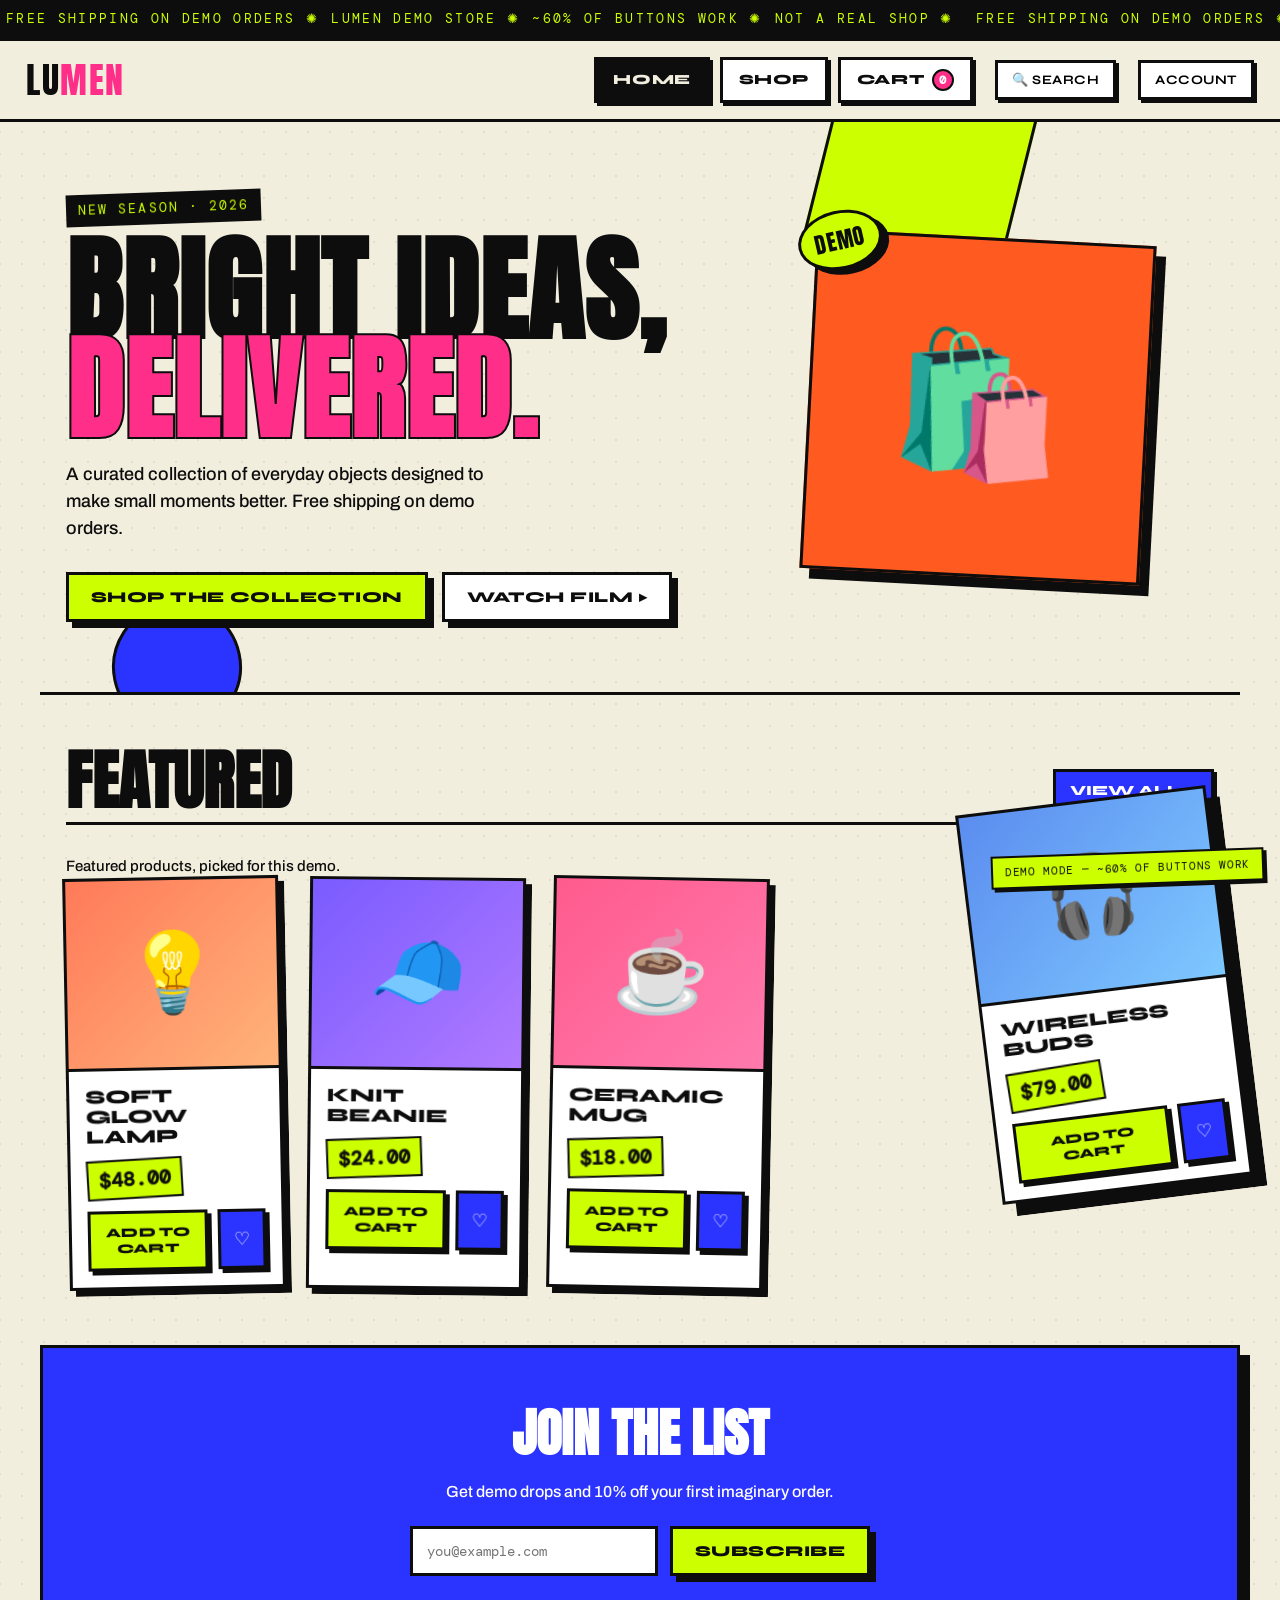
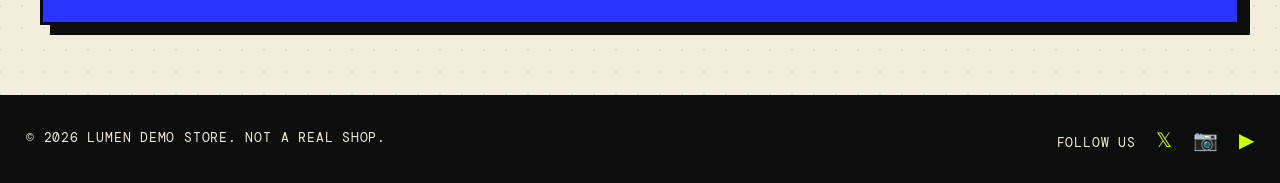
==== commit 5744be59: "test-aid: plain-text 'Featured' caption + odd right-side Wireless Buds card - Add normal-text 'Featu" ====
--- a/index.html
+++ b/index.html
@@ -48,11 +48,12 @@
     </div>
   </section>
 
-  <section class="section">
+  <section class="section featured">
     <div class="sec-head">
       <h2>Featured</h2>
       <a href="products.html">View all →</a>
     </div>
+    <p class="plain-note">Featured products, picked for this demo.</p>
     <div class="grid" id="featuredGrid"></div>
   </section>
 
--- a/styles.css
+++ b/styles.css
@@ -228,3 +228,19 @@
   .brand{font-size:28px}
   .section,.cart-grid,.hero{padding-left:16px;padding-right:16px}
 }
+
+/* ---- plain-text "Featured" caption (normal text, not the display heading) ---- */
+.plain-note{font-family:var(--font-body);font-weight:500;font-size:15px;text-transform:none;margin-top:12px}
+
+/* ---- featured section: Wireless Buds card pulled to the right, oddly placed ---- */
+.section.featured{position:relative;min-height:500px}
+.section.featured #featuredGrid{grid-template-columns:repeat(3,minmax(0,1fr));max-width:700px}
+.section.featured #featuredGrid .card:nth-child(2){
+  position:absolute;top:104px;right:10px;width:252px;
+  transform:rotate(-7deg);z-index:6;box-shadow:13px 13px 0 var(--ink)}
+.section.featured #featuredGrid .card:nth-child(2):hover{transform:rotate(-3deg) translate(-4px,-4px)}
+@media(max-width:880px){
+  .section.featured{min-height:0}
+  .section.featured #featuredGrid{grid-template-columns:repeat(auto-fill,minmax(220px,1fr));max-width:none}
+  .section.featured #featuredGrid .card:nth-child(2){position:static;width:auto;transform:rotate(1deg);box-shadow:var(--shadow)}
+}
